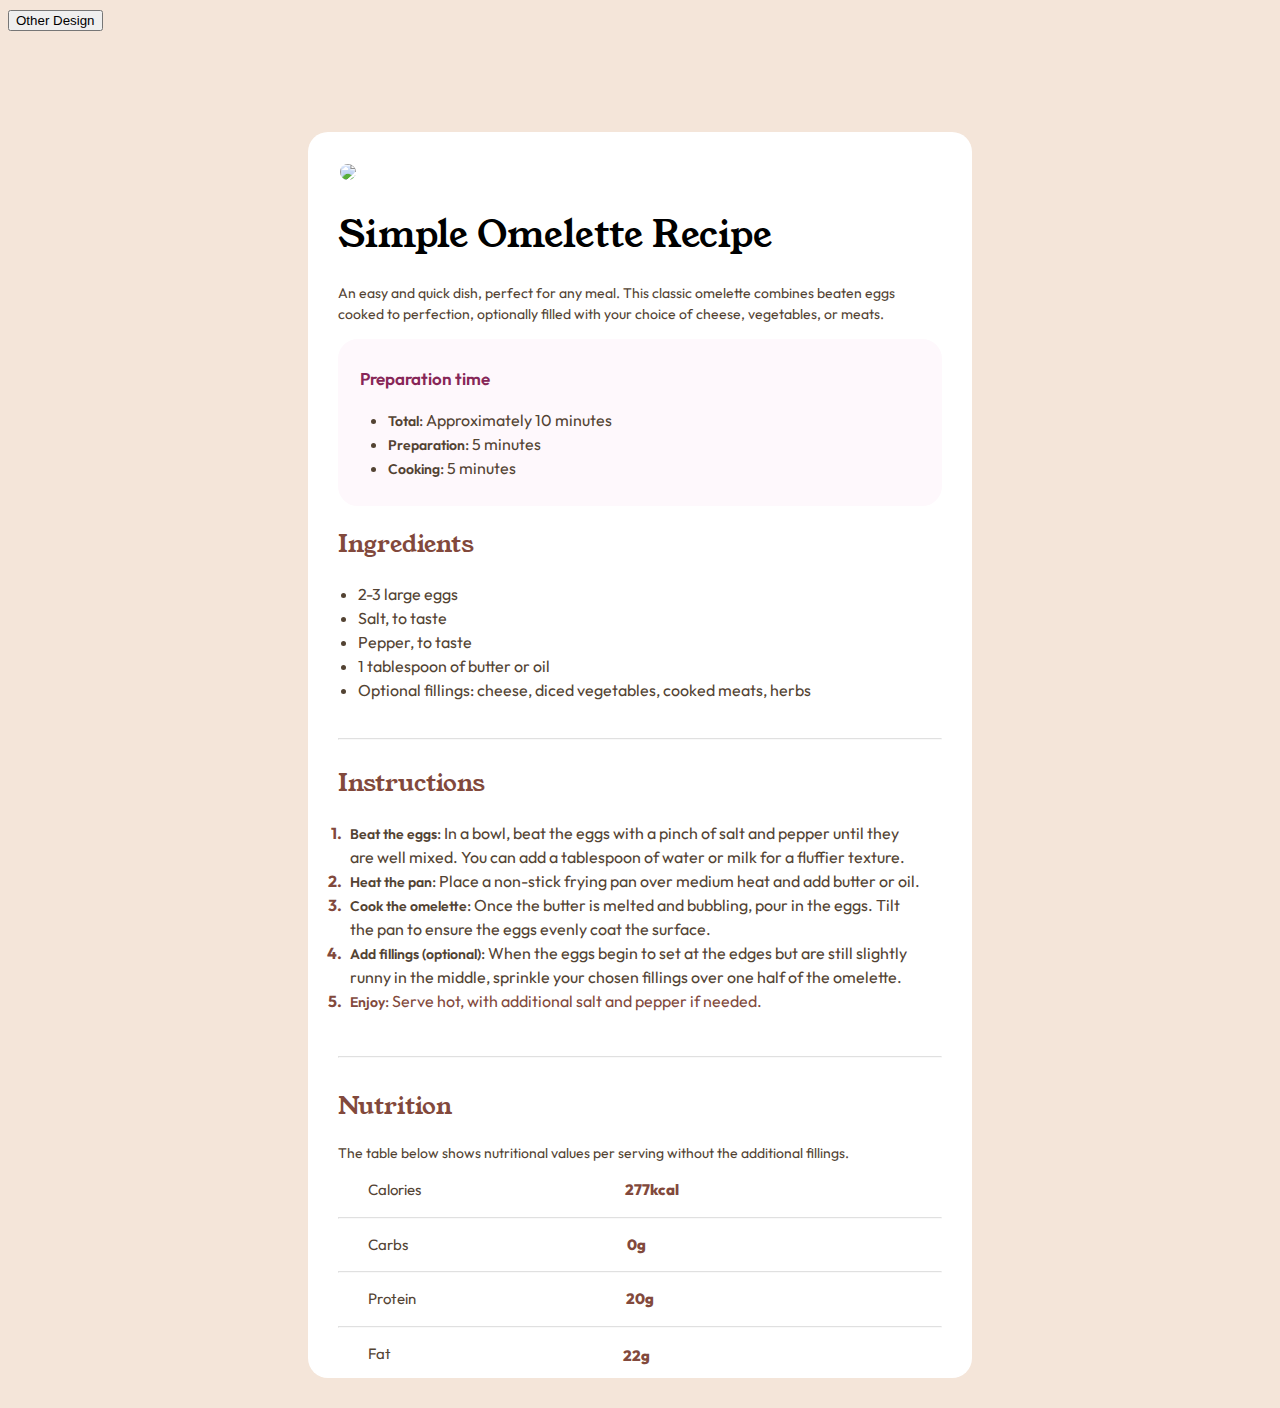
==== index.html @ 380f3184 "Add files via upload" ====
<!DOCTYPE html>
<html lang="en">
    <head>
        <link rel="stylesheet" href="index stylesheet.css">
        <title>Omelette Recipe</title>
        <link rel="preconnect" href="https://fonts.googleapis.com">
<link rel="preconnect" href="https://fonts.gstatic.com" crossorigin>
<link href="https://fonts.googleapis.com/css2?family=Outfit:wght@100..900&display=swap" rel="stylesheet">
<link rel="preconnect" href="https://fonts.gstatic.com" crossorigin>
<link href="https://fonts.googleapis.com/css2?family=Young+Serif&display=swap" rel="stylesheet">
    </head>
    <body>
      <form action="file:///C:/Users/profg/index3.html">
        <input type="submit" value="Other Design"/>
      </form>
        <div class="row">
            <div class="column" style="background: #ffff;" id="columnone"> <img src="c:\Users\profg\Downloads\image-omelette.jpeg">
              <h1 id="bigheader">Simple Omelette Recipe</h1> <p id="bodytext">An easy and quick dish, perfect for any meal. This classic omelette combines beaten eggs 
cooked to perfection, optionally filled with your choice of cheese, vegetables, or meats.</p>
              <div id="preptime"><p id="preptimeheader">    Preparation time</p><ul>
                <li><span id="total">Total</span>: Approximately 10 minutes</li>
                <li><span id="total">Preparation</span>: 5 minutes</li>
                <li><span id="total">Cooking</span>: 5 minutes</li>
              </ul>
              </div>
              <h2 id="headers">Ingredients</h2> <ul id="bulletpoints">
                <li>2-3 large eggs</li>
                <li>Salt, to taste</li>
                <li>Pepper, to taste</li>
                <li>1 tablespoon of butter or oil</li>
                <li>Optional fillings: cheese, diced vegetables, cooked meats, herbs</li>
              </ul> 
              <hr>
              <div id="instructions"><h2 id="headers">Instructions</h2><ol id="bulletpoints">
              <li><span id="ol"><span id="total">Beat the eggs</span>: In a bowl, beat the eggs with a pinch of salt and pepper until they are well mixed. You can add a tablespoon of water or milk for a fluffier texture.</span></li>
              <li><span id="ol"><span id="total">Heat the pan</span>: Place a non-stick frying pan over medium heat and add butter or oil.</li>
              <li><span id="ol"><span id="total">Cook the omelette</span>: Once the butter is melted and bubbling, pour in the eggs. Tilt the pan to ensure the eggs evenly coat the surface.</span></li>
              <li><span id="ol"><span id="total">Add fillings (optional)</span>: When the eggs begin to set at the edges but are still slightly runny in the middle, sprinkle your chosen fillings over one half of the omelette.</span></li>
              <li id="saltandpepper"><span id="total">Enjoy</span>: Serve hot, with additional salt and pepper if needed.
                </li>
              </ol>
              </div>
              <hr>
              <div id="nutritional"><h2 id="headers">Nutrition</h2>
              <p id="bodytext">The table below shows nutritional values per serving without the additional fillings.</p>
              <p id="nutritionalinformation">Calories                                                                 <span id="cals">   277kcal</span></p> <hr id="nutrition">
              <p id="nutritionalinformation">Carbs                                                                    <span id="cals">     0g</span></p> <hr id="nutrition">
              <p id="nutritionalinformation">Protein                                                                 <span id="cals">     20g</span></p> <hr id="nutrition">
              <p id="nutritionalinformation">Fat      
                                                                                    <span id="grams"> 22g</span></p> 
            </div></div>

            
    </body>
</html>
---- index stylesheet.css ----
.outfit {
    font-family: "Outfit", sans-serif;
    font-optical-sizing: auto;
    font-weight: 400;
    font-style: normal;
  }
  body {
    background-color: #f4e5d9;
    line-height: 1.5;
    color: #534333;
  }
  img {
    position: relative;
    border-radius: 20px;
    width: 90%;   
    margin-left: 32px;
    margin-top: 32px;
    margin-right: 32px;
    margin-bottom: 10px;
  }
  #headers {
    font-family: "Young Serif";
    padding-left: 30px;
    position: relative;
    bottom: 20px;
    font-weight: lighter;
    color: #82493C;
  }
  #columnone {
    border-radius: 20px;
    margin-left: 300px;
    margin-right: 300px;
    margin-top: 100px;
  }
  #bodytext {
    font-family: "Outfit";
    position: relative;
    bottom: 20px;
    left: 30px;
  }
  #preptime {
    font-family: "Outfit";
    position: relative;
    bottom: 20px;
    left: 30px;
    border: solid 10px #FEF8FC;
    border-radius: 20px;
    background-color: #FEF8FC;
    margin-right: 60px;
  }
  #preptimeheader {
    color: #872657;
    font-weight: 600;
    font-size: 17px;
    white-space: pre;
  }
  p {
    white-space: pre;
    font-size: 14px;
  }
  #total {
    font-weight: 600;
    font-size: 14px;
  }
  #bigheader {
    font-family: "Young Serif";
    padding-left: 30px;
    margin-top: 10px;
    margin-bottom: 40px;
    font-weight: lighter;
    color: black;
    font-size: 37px;
  }
  #bulletpoints {
    font-family: "Outfit";
    position: relative;
    bottom: 20px;
    left: 10px;
    margin-right: 60px;
  }
  hr {
    opacity: 0.3;
    margin-left: 30px;
    margin-right: 30px;
    margin-bottom: 10px;
  }
  #instructions {
    position: relative;
    top: 25px;
  }
  #nutritionalinformation {
    font-family: "Outfit";
    position: relative;
    bottom: 20px;
    left: 60px;
    font-size: 15px;
  }
  #nutrition {
    position: relative;
    bottom: 20px;
  }
  #cals {
    font-weight: 800;
    color: #82493C;
  }
  #nutritional {
    position: relative;
    top: 30px;
  }
  #grams {
    position: relative;
    bottom: 20px;
    white-space: pre;
    font-weight: 800;
    color: #82493C;
  }
  #saltandpepper {
    white-space: pre;
  }
  ol {
    margin:0 0 1.5em;
    padding:0;
    counter-reset:item;
    color: #82493C;
  }
   
  ol>li {
    margin:0;
    padding:0 0 0 2em;
    text-indent:-2em;
    list-style-type:none;
    counter-increment:item;
  }
   
  ol>li:before {
    display:inline-block;
    width:1.5em;
    padding-right:0.5em;
    font-weight:bold;
    text-align:right;
    content:counter(item) ".";
  }
  #ol {
    color: #534333;
  }
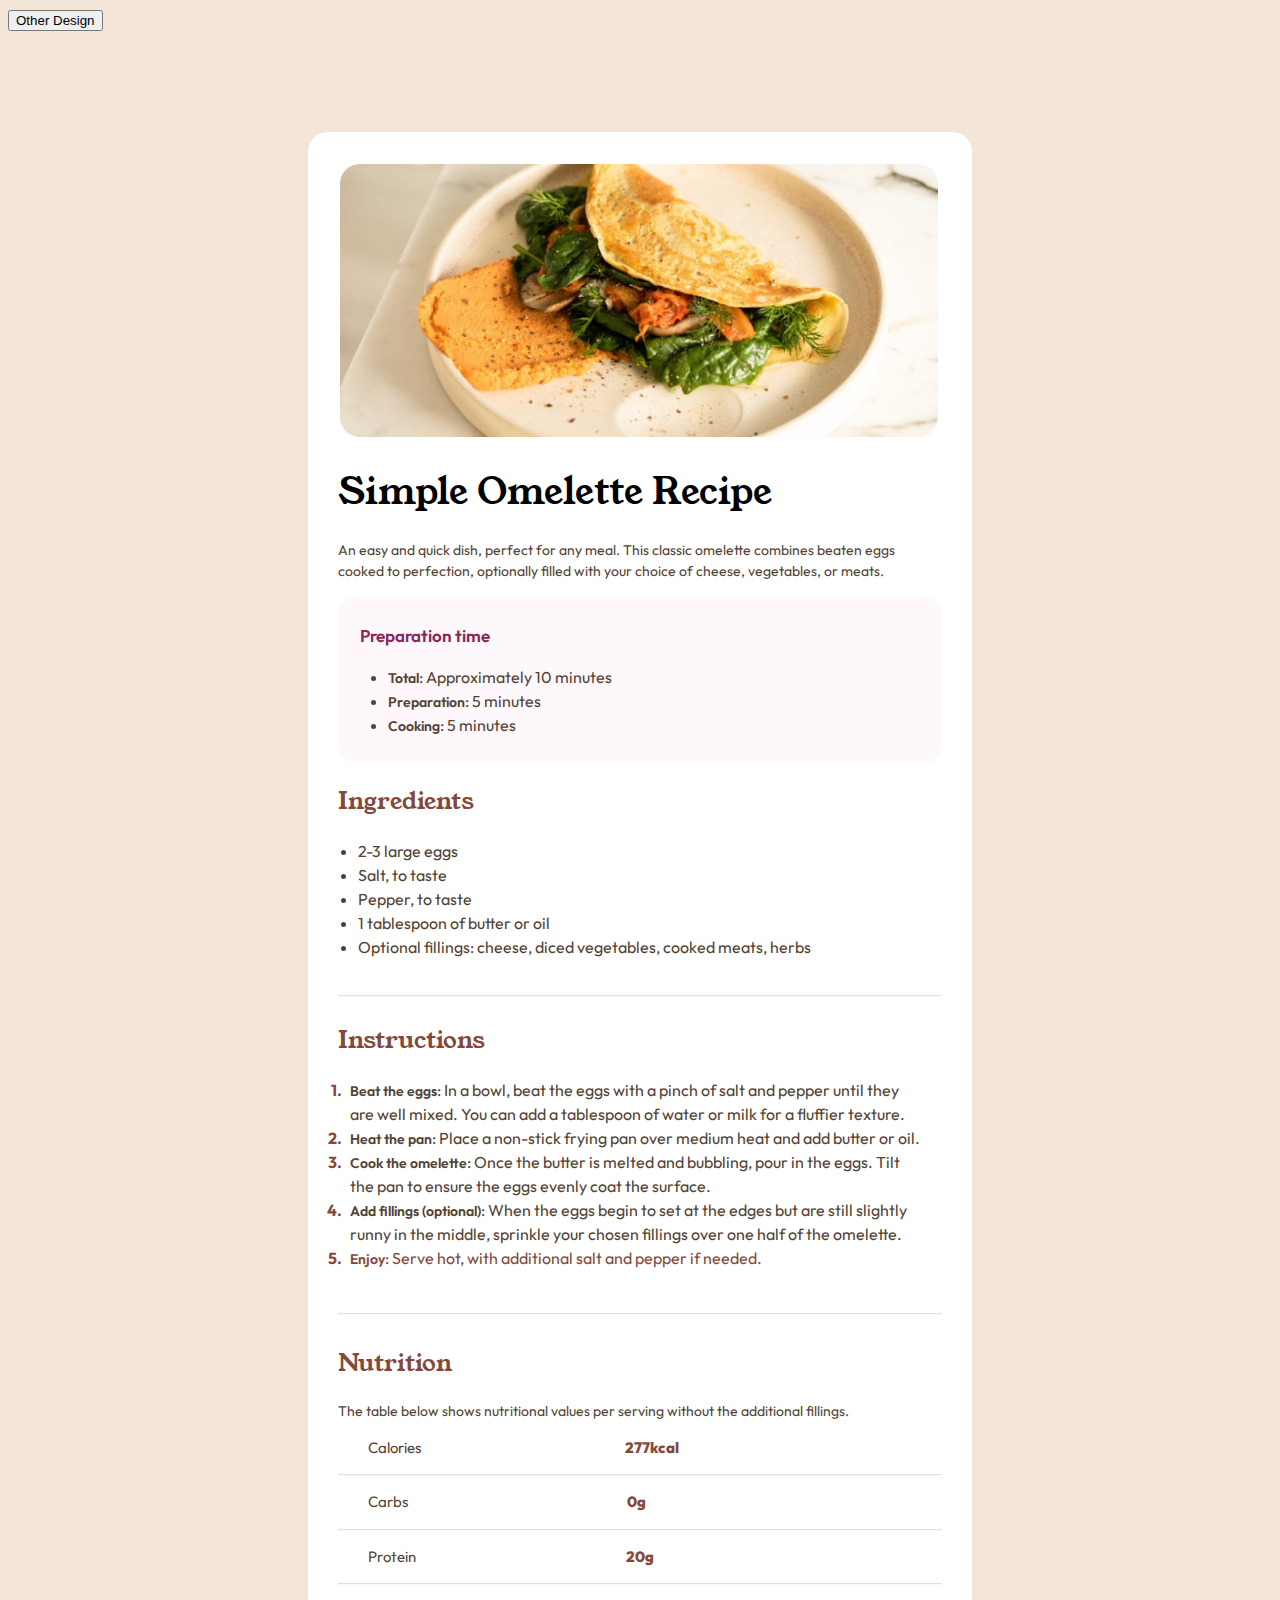
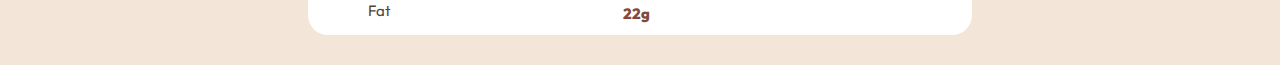
==== commit 3a2454f8: "Update index.html" ====
--- a/index.html
+++ b/index.html
@@ -10,11 +10,12 @@
 <link href="https://fonts.googleapis.com/css2?family=Young+Serif&display=swap" rel="stylesheet">
     </head>
     <body>
-      <form action="file:///C:/Users/profg/index3.html">
-        <input type="submit" value="Other Design"/>
-      </form>
+     <a href="index3.html">
+  <button>Other Design</button>
+</a>
+
         <div class="row">
-            <div class="column" style="background: #ffff;" id="columnone"> <img src="c:\Users\profg\Downloads\image-omelette.jpeg">
+            <div class="column" style="background: #ffff;" id="columnone"> <img alt="image of an omelette" src="image-omelette.jpeg">
               <h1 id="bigheader">Simple Omelette Recipe</h1> <p id="bodytext">An easy and quick dish, perfect for any meal. This classic omelette combines beaten eggs 
 cooked to perfection, optionally filled with your choice of cheese, vegetables, or meats.</p>
               <div id="preptime"><p id="preptimeheader">    Preparation time</p><ul>
@@ -52,4 +53,4 @@
 
             
     </body>
-</html>+</html>
